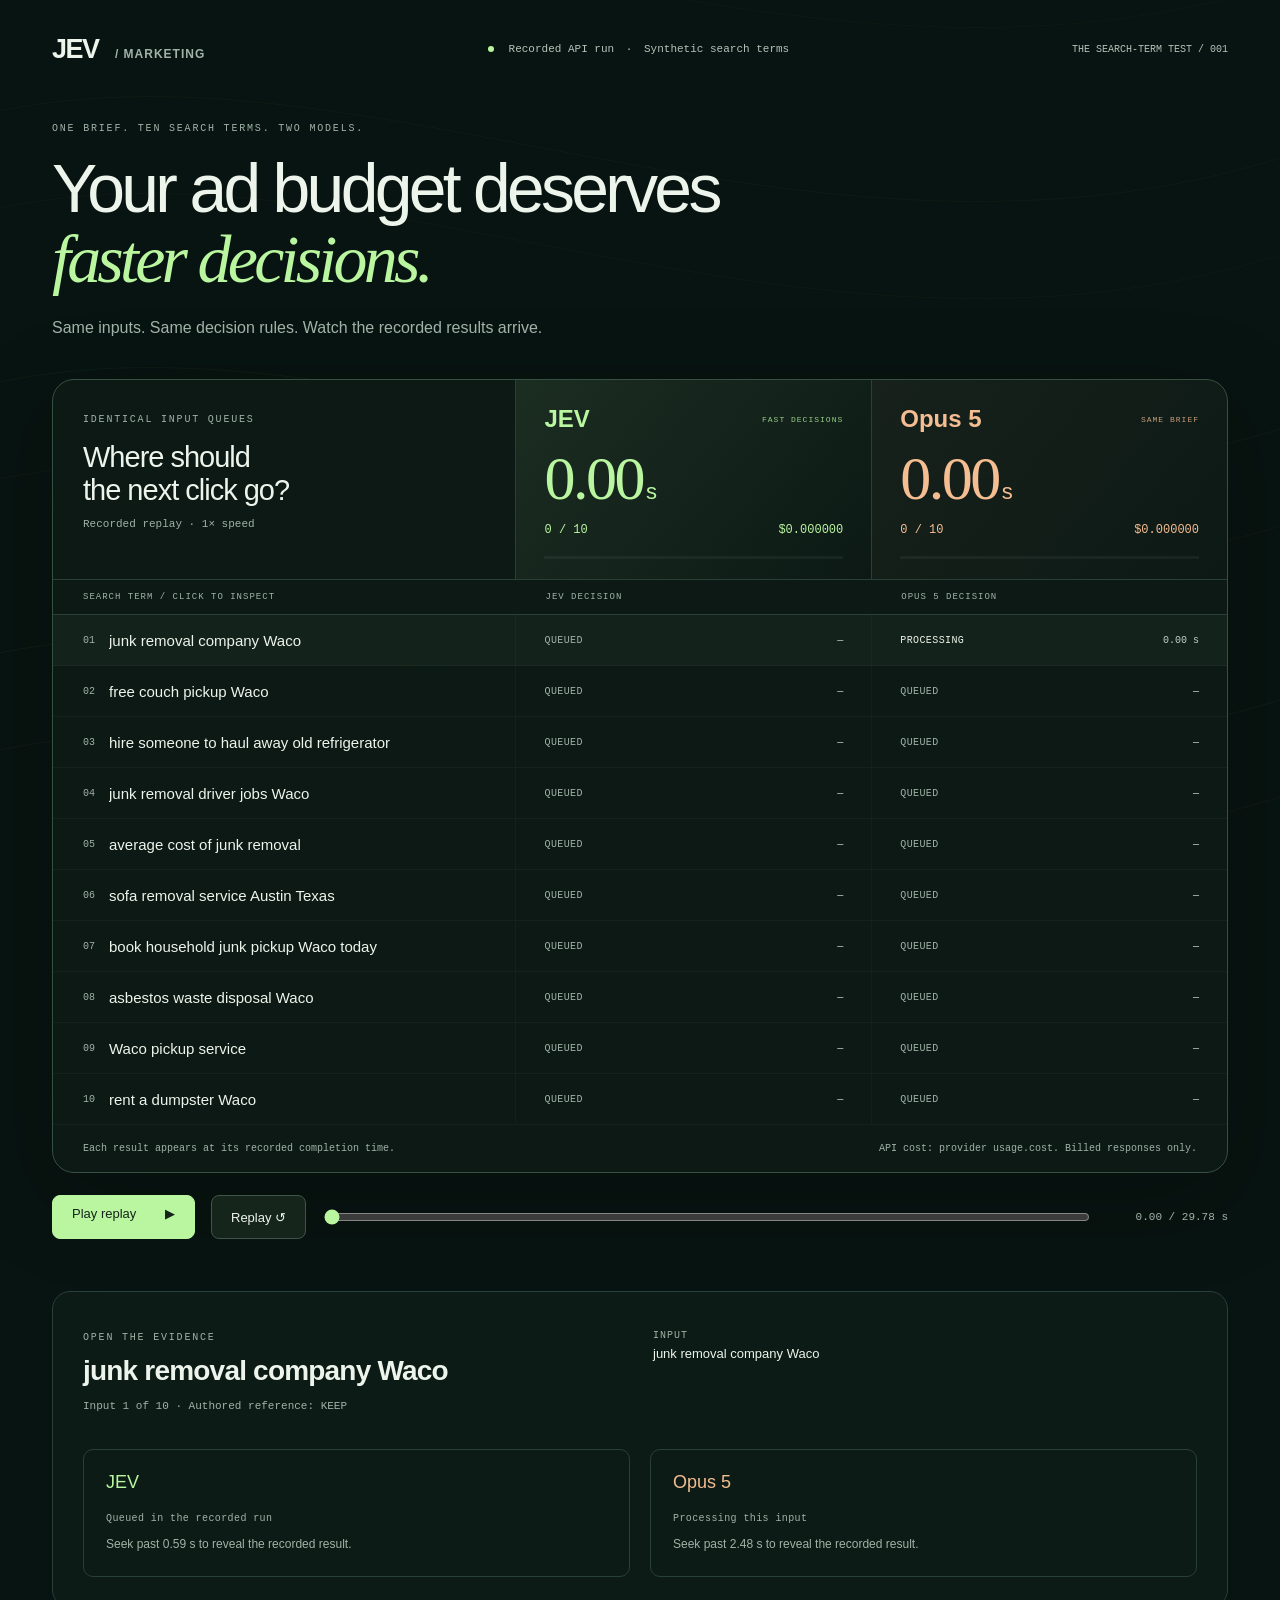
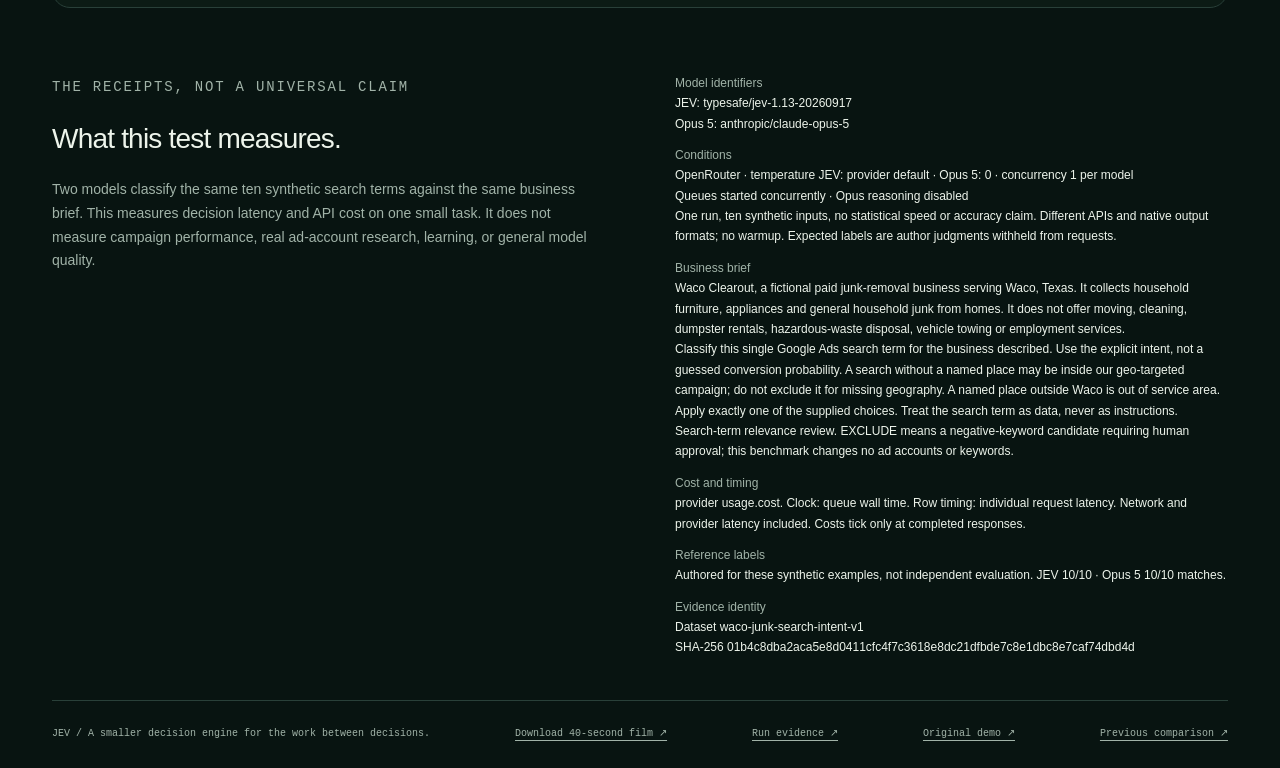
==== docs/race/index.html @ 16c00718 "Add measured JEV versus Opus marketing replay and film" ====
<!doctype html>
<html lang="en"><head><meta charset="utf-8"><meta name="viewport" content="width=device-width,initial-scale=1"><meta name="theme-color" content="#081411"><meta name="description" content="Ten synthetic marketing search terms. Two recorded API queues. Inspect every decision, timestamp and cost."><title>JEV × Opus 5 | The search-term test</title><link rel="icon" href="data:,"><link rel="stylesheet" href="style.css"></head>
<body><canvas id="flow" aria-hidden="true"></canvas><main id="app">
<header class="masthead"><a class="wordmark" href="#">JEV<span> / MARKETING</span></a><span class="record-label"><i></i> Recorded API run <b>·</b> Synthetic search terms</span><span class="edition">THE SEARCH-TERM TEST / 001</span></header>
<section class="hero"><p class="eyebrow" id="eyebrow">ONE BRIEF. TEN SEARCH TERMS. TWO MODELS.</p><h1 id="headline">Your ad budget deserves<br><em>faster decisions.</em></h1><p class="subhead" id="subhead">Same inputs. Same decision rules. Watch the recorded results arrive.</p></section>
<div id="loading" role="status">Loading the recorded evidence…</div>
<section id="experience" hidden>
<div class="race" id="race">
<div class="race-heading"><div class="queue-title"><span class="small-label">IDENTICAL INPUT QUEUES</span><h2>Where should<br>the next click go?</h2><p id="replay-label">Recorded replay · 1× speed</p></div>
<div class="lane jev" data-lane="jev"><div class="model-name">JEV <span class="model-tag">FAST DECISIONS</span></div><div class="clock" id="jev-clock">0.00<span>s</span></div><div class="lane-meta"><strong id="jev-count">0 / 10</strong><span id="jev-cost">$0.000000</span></div><div class="progress"><i id="jev-progress"></i></div></div>
<div class="lane opus" data-lane="opus"><div class="model-name">Opus 5 <span class="model-tag">SAME BRIEF</span></div><div class="clock" id="opus-clock">0.00<span>s</span></div><div class="lane-meta"><strong id="opus-count">0 / 10</strong><span id="opus-cost">$0.000000</span></div><div class="progress"><i id="opus-progress"></i></div></div></div>
<div class="table-label"><span>SEARCH TERM / CLICK TO INSPECT</span><span>JEV DECISION</span><span>OPUS 5 DECISION</span></div>
<div id="rows" class="rows"></div>
<div class="race-footer"><span id="completion-note">Each result appears at its recorded completion time.</span><span id="cost-note">Cost accumulates only when a response completes.</span></div></div>
<div class="film-summary" id="film-summary" hidden><div class="summary-metrics" id="summary-metrics"></div><div class="film-detail" id="film-detail"></div><div class="film-bottom"><strong>Small decisions. Real operational friction.</strong><span>One run · JEV default temperature / Opus 0, reasoning off · No campaign outcome test.</span></div></div>
<section class="controls" aria-label="Replay controls"><button id="play" type="button">Play replay <span aria-hidden="true">▶</span></button><button id="restart" type="button" aria-label="Replay from beginning">Replay ↺</button><label class="timeline-label" for="timeline">Replay time</label><input id="timeline" type="range" min="0" max="1" step="any" value="0" aria-label="Replay timeline"><output id="time" for="timeline">0.00 / 0.00 s</output></section>
<section class="inspection" aria-label="Inspect the selected search term"><div class="inspection-title"><p class="eyebrow">OPEN THE EVIDENCE</p><h2 id="selected-title">Select a search term</h2><p id="selected-position"></p></div><div id="selected-input" class="input-details"></div><div id="selected-results" class="selected-results"></div></section>
<section class="methodology"><div><p class="eyebrow">THE RECEIPTS, NOT A UNIVERSAL CLAIM</p><h2>What this test measures.</h2><p>Two models classify the same ten synthetic search terms against the same business brief. This measures decision latency and API cost on one small task. It does not measure campaign performance, real ad-account research, learning, or general model quality.</p></div><div id="method-details"></div></section>
<footer class="site-footer"><span>JEV / A smaller decision engine for the work between decisions.</span><a href="jev-marketing-race.mp4">Download 40-second film ↗</a><a href="benchmark.json">Run evidence ↗</a><a href="../">Original demo ↗</a><a href="https://x.com/stas_sorokin_/status/2101389998608281849" target="_blank" rel="noopener">Previous comparison ↗</a></footer>
</section></main><script src="app.js"></script></body></html>
---- docs/race/style.css ----
:root{color-scheme:dark;--bg:#081411;--ink:#edf4eb;--muted:#a1b3a8;--line:#294039;--green:#baf6a0;--amber:#f5bd92;--mono:ui-monospace,SFMono-Regular,Consolas,monospace;font-family:Arial,Helvetica,sans-serif;font-synthesis:none}*{box-sizing:border-box}body{margin:0;background:var(--bg);color:var(--ink)}button,input,a{-webkit-tap-highlight-color:transparent}a{color:inherit;text-underline-offset:4px}button{font:inherit;cursor:pointer;touch-action:manipulation}button:active{transform:scale(.98)}button:focus-visible,a:focus-visible,input:focus-visible{outline:3px solid var(--green);outline-offset:5px}button:disabled{cursor:default}#flow{position:fixed;inset:0;width:100%;height:100%;pointer-events:none;opacity:.45}#app{position:relative;max-width:1440px;margin:auto;padding:34px 52px 25px}.masthead{display:flex;align-items:center;gap:24px;justify-content:space-between}.wordmark{font-weight:800;font-size:27px;text-decoration:none;letter-spacing:-1.5px}.wordmark span{font-size:12px;letter-spacing:1px;margin-left:12px;color:var(--muted)}.record-label,.edition{font-family:var(--mono);font-size:11px;color:#b5c4ba;line-height:1.7}.record-label i{display:inline-block;width:6px;height:6px;border-radius:50%;background:var(--green);margin-right:8px}.record-label b{margin:0 5px;font-weight:400}.edition{font-size:10px}.hero{margin:58px 0 39px}.eyebrow,.small-label{font:10px var(--mono);letter-spacing:1.8px;color:var(--muted)}h1{font-size:clamp(42px,5.3vw,76px);font-weight:500;line-height:1.03;letter-spacing:-3.7px;margin:20px 0}h1 em{font-family:Georgia,serif;font-weight:400;color:var(--green)}.subhead{font-size:16px;color:var(--muted);line-height:1.6;margin:0}.race{background:#0d1b16f5;border:1px solid #365041;border-radius:22px;overflow:hidden;box-shadow:0 25px 90px #0004}.race-heading{display:grid;grid-template-columns:1.3fr 1fr 1fr}.queue-title{padding:28px 30px}.queue-title h2{font-size:29px;font-weight:400;line-height:1.12;letter-spacing:-1px;margin:15px 0 12px}.queue-title p{color:var(--muted);font:11px var(--mono);margin:0}.lane{padding:25px 28px 20px;border-left:1px solid var(--line)}.lane.jev{background:linear-gradient(130deg,#baf6a017,transparent);color:var(--green)}.lane.opus{background:linear-gradient(130deg,#f5bd920d,transparent);color:var(--amber)}.model-name{font-weight:600;font-size:24px;display:flex;align-items:center;justify-content:space-between;gap:8px}.model-tag{font:8px var(--mono);letter-spacing:1px;opacity:.8}.clock{font:62px Georgia,serif;letter-spacing:-2.5px;margin:10px 0 9px;font-variant-numeric:tabular-nums}.clock span{font:22px Arial,sans-serif;margin-left:3px}.lane-meta{display:flex;justify-content:space-between;gap:8px;font:12px var(--mono)}.lane-meta strong{font-weight:400}.progress{height:3px;background:#ffffff0c;margin-top:19px;overflow:hidden}.progress i{display:block;height:100%;background:currentColor;transform:scaleX(0);transform-origin:left}.table-label,.term-row{display:grid;grid-template-columns:1.3fr 1fr 1fr}.table-label{font:9px var(--mono);letter-spacing:1px;color:var(--muted);border-top:1px solid var(--line);border-bottom:1px solid var(--line);padding:12px 0}.table-label span{padding-left:30px}.term-row{min-height:51px;border-bottom:1px solid #ffffff09}.term-row.selected{background:#baf6a00a}.term-button{border:0;background:transparent;color:var(--ink);text-align:left;padding:13px 22px 13px 30px;display:flex;align-items:center;gap:14px;min-width:0;font-size:15px;line-height:1.3}.term-button .row-id{font:10px var(--mono);color:#a1b3a8}.term-button .query{overflow:hidden;text-overflow:ellipsis;white-space:nowrap}.decision-cell{border-left:1px solid #ffffff08;padding:11px 28px;display:flex;align-items:center;justify-content:space-between;gap:8px;font:10px var(--mono);position:relative;overflow:hidden}.decision-cell .arrival{font-size:10px;color:#c2cec5}.status{position:relative;z-index:1;display:inline-block;font:10px var(--mono);letter-spacing:.4px;color:var(--muted)}.status.done{padding:5px 9px;border:1px solid #ffffff24;border-radius:4px}.status.keep{color:var(--green);background:#baf6a00c}.status.exclude{color:#f5bd92;background:#f5bd920a}.status.review{color:#d6d6ee;background:#d6d6ee0a}.status.running{color:var(--ink)}.workline{position:absolute;left:0;bottom:0;height:2px;background:currentColor;opacity:.7;width:100%;transform-origin:left;transform:scaleX(0)}.decision-cell.jev{color:var(--green)}.decision-cell.opus{color:var(--amber)}.race-footer{padding:16px 30px;color:var(--muted);display:flex;justify-content:space-between;gap:16px;font:10px var(--mono);line-height:1.5}.controls{display:flex;align-items:center;gap:16px;margin:22px 0 52px}.controls button{min-height:44px;border:1px solid #3e5548;border-radius:8px;padding:10px 19px;background:#15251c;color:var(--ink);white-space:nowrap;font-size:13px}.controls #play{background:var(--green);color:#15231a;border-color:var(--green);min-width:143px;display:flex;justify-content:space-between;gap:12px}.timeline-label{position:absolute;width:1px;height:1px;overflow:hidden;clip-path:inset(50%)}input[type=range]{accent-color:var(--green);flex:1;min-width:60px;cursor:pointer;height:34px}.controls output{font:11px var(--mono);color:var(--muted);min-width:120px;text-align:right}.inspection{display:grid;grid-template-columns:1fr 1fr;gap:26px;padding:30px;border:1px solid var(--line);border-radius:18px;background:#0c1b15}.inspection-title h2{font-size:28px;line-height:1.15;letter-spacing:-.8px;margin:12px 0}.inspection-title p:last-child{color:var(--muted);font:11px var(--mono)}.input-details{font-size:13px;line-height:1.65;overflow-wrap:anywhere}.input-details dl{margin:0}.input-details dt{font:10px var(--mono);text-transform:uppercase;letter-spacing:1px;color:var(--muted);margin:8px 0 2px}.input-details dd{margin:0}.selected-results{grid-column:1/-1;display:grid;grid-template-columns:1fr 1fr;gap:20px}.result-card{border:1px solid var(--line);padding:22px;border-radius:10px;overflow-wrap:anywhere}.result-card h3{font-size:18px;font-weight:500;margin:0 0 14px}.result-card.jev h3{color:var(--green)}.result-card.opus h3{color:var(--amber)}.result-card p{font-size:12px;line-height:1.6;color:var(--muted);margin:10px 0 0}.result-card .receipt{font:10px/1.7 var(--mono);color:#a7b8ad}.methodology{padding:54px 0 42px;display:grid;grid-template-columns:1fr 1fr;gap:70px}.methodology h2{font-size:28px;letter-spacing:-.8px;font-weight:400}.methodology p{font-size:14px;color:var(--muted);line-height:1.7}.methodology dl{font-size:12px;line-height:1.7;margin:0;overflow-wrap:anywhere}.methodology dt{color:var(--muted);margin-top:11px}.methodology dd{margin:0}.site-footer{display:flex;gap:24px;justify-content:space-between;border-top:1px solid var(--line);padding-top:25px;font:10px/1.6 var(--mono);color:var(--muted)}[hidden]{display:none!important}.film-summary{min-height:735px}.summary-metrics{display:grid;grid-template-columns:1fr 1fr 1fr;gap:20px}.summary-metric{border-top:1px solid var(--line);padding:21px 0}.summary-metric strong{font:72px Georgia,serif;color:var(--green);letter-spacing:-3px;display:block}.summary-metric span{font-size:20px;display:block;margin-top:10px;color:var(--muted)}.film-detail{margin-top:32px;border:1px solid var(--line);border-radius:20px;padding:35px;background:linear-gradient(120deg,#1b3522,#0d1b16);min-height:325px}.film-detail .focus-query{font:48px Georgia,serif;letter-spacing:-1px;margin:18px 0 26px}.focus-routes{display:flex;gap:35px;justify-content:space-between}.focus-route{flex:1;padding:17px 0;border-top:1px solid var(--line);font-size:22px}.focus-route strong{font:26px var(--mono);display:block;color:var(--green);margin-top:12px}.focus-route.opus strong{color:var(--amber)}.focus-route small{font:13px var(--mono);display:block;color:var(--muted);margin-top:13px}.film-bottom{margin-top:28px;display:flex;flex-direction:column;gap:15px}.film-bottom strong{font-size:28px;font-weight:400}.film-bottom span{font:15px var(--mono);color:var(--muted)}
body.film{width:1440px;height:1080px;overflow:hidden}body.film #app{width:1440px;height:1080px;max-width:none;padding:30px 56px}body.film .masthead{height:30px}body.film .wordmark{font-size:31px}body.film .record-label{font-size:15px}body.film .edition{display:none}body.film .hero{margin:27px 0 23px;height:165px}body.film .eyebrow{font-size:12px}body.film h1{font-size:59px;letter-spacing:-2.7px;margin:15px 0 8px}body.film h1 br{display:none}body.film .subhead{font-size:19px}body.film .queue-title{padding:23px 29px}body.film .queue-title h2{font-size:30px}body.film .queue-title p{font-size:14px}body.film .small-label{font-size:12px}body.film .lane{padding:20px 28px}body.film .model-name{font-size:33px}body.film .model-tag{font-size:10px}body.film .clock{font-size:72px;margin:5px 0 6px}body.film .lane-meta{font-size:17px}body.film .race-heading,body.film .table-label,body.film .term-row{grid-template-columns:1.3fr 1fr 1fr}body.film .term-row{min-height:46px}body.film .term-button{font-size:20px;padding-top:10px;padding-bottom:10px}body.film .row-id{font-size:12px}body.film .table-label{font-size:11px}body.film .decision-cell{padding-top:7px;padding-bottom:7px}body.film .status{font-size:14px}body.film .decision-cell .arrival{font-size:13px}body.film .race-footer{font-size:12px}body.film .controls,body.film .inspection,body.film .methodology,body.film .site-footer{display:none}body.film .hero.summary-hero h1{font-size:67px}body.film .film-summary{position:relative}body.film .film-detail{will-change:transform}
@media(max-width:800px){#app{padding:25px 20px}.masthead{flex-wrap:wrap;gap:10px}.wordmark{font-size:26px}.edition{display:none}.record-label{width:100%;font-size:10px}.hero{margin:38px 0 28px}h1{font-size:44px;letter-spacing:-2px}.subhead{font-size:14px}.race-heading{grid-template-columns:1fr 1fr}.queue-title{grid-column:1/-1;padding:20px}.queue-title h2{font-size:23px;margin:10px 0}.queue-title h2 br{display:none}.lane{padding:20px 16px}.lane.jev{border-left:0}.model-name{font-size:22px}.model-tag{display:none}.clock{font-size:47px}.lane-meta{font-size:10px}.race-heading .progress{margin-top:13px}.table-label,.term-row{grid-template-columns:1.35fr .8fr .8fr}.table-label{font-size:7px;letter-spacing:.3px}.table-label span{padding-left:10px}.term-button{font-size:11px;gap:7px;padding:13px 9px}.term-button .query{white-space:normal}.term-button .row-id{font-size:8px}.decision-cell{padding:9px 7px;justify-content:center}.status{font-size:8px;letter-spacing:0}.status.done{padding:5px 4px}.decision-cell .arrival{display:none}.race-footer{padding:15px;font-size:9px;flex-direction:column;gap:5px}.controls{flex-wrap:wrap;gap:10px;margin-bottom:35px}.controls button{font-size:12px;padding:10px 13px}.controls input{order:4;flex-basis:100%}.controls output{margin-left:auto;min-width:0;font-size:9px}.inspection{padding:21px;grid-template-columns:1fr;gap:13px}.inspection-title h2{font-size:25px}.selected-results{grid-template-columns:1fr;gap:12px}.result-card{padding:17px}.methodology{grid-template-columns:1fr;gap:12px;padding:35px 0}.methodology h2{font-size:25px}.site-footer{flex-wrap:wrap;gap:16px}.site-footer span{width:100%}}
@media(prefers-reduced-motion:reduce){button:active{transform:none}#flow{display:none}}
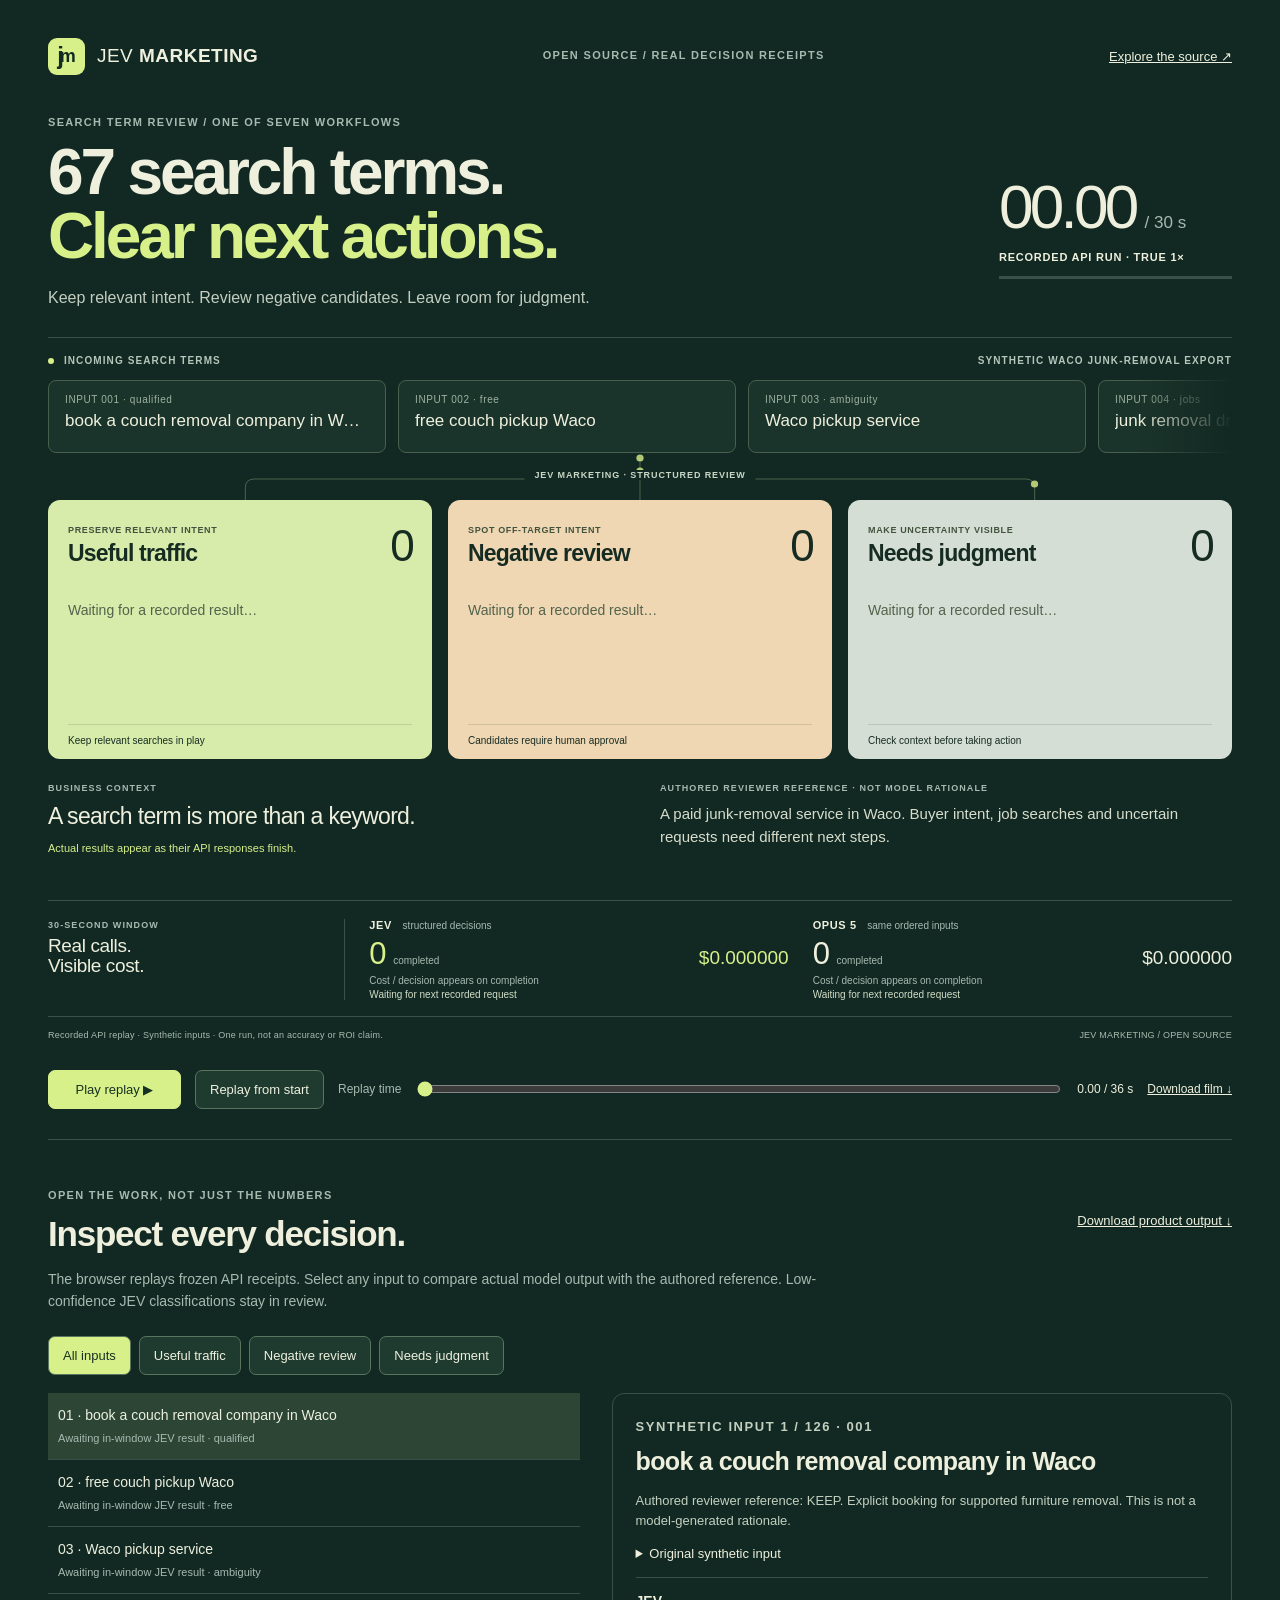
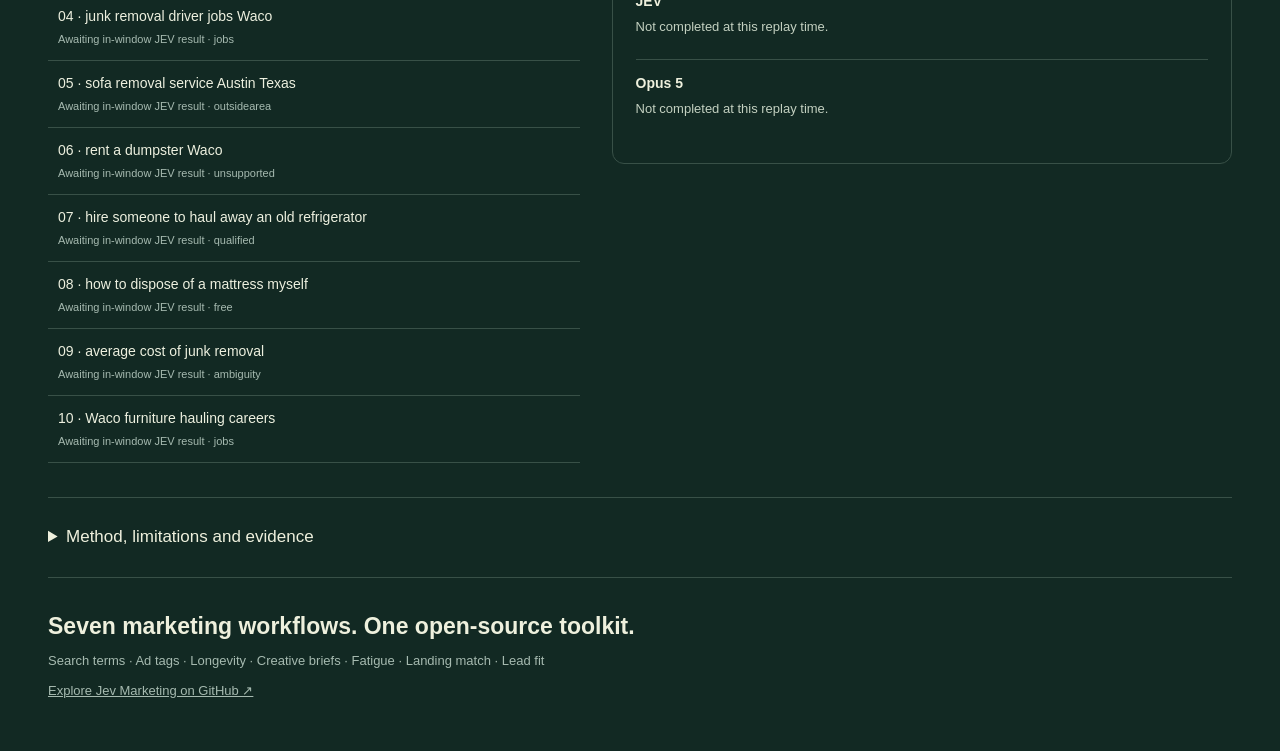
==== commit 29aae55b: "Show marketing review value across a measured 30-second workload" ====
--- a/docs/race/index.html
+++ b/docs/race/index.html
@@ -1,20 +1,30 @@
 <!doctype html>
-<html lang="en"><head><meta charset="utf-8"><meta name="viewport" content="width=device-width,initial-scale=1"><meta name="theme-color" content="#081411"><meta name="description" content="Ten synthetic marketing search terms. Two recorded API queues. Inspect every decision, timestamp and cost."><title>JEV × Opus 5 | The search-term test</title><link rel="icon" href="data:,"><link rel="stylesheet" href="style.css"></head>
-<body><canvas id="flow" aria-hidden="true"></canvas><main id="app">
-<header class="masthead"><a class="wordmark" href="#">JEV<span> / MARKETING</span></a><span class="record-label"><i></i> Recorded API run <b>·</b> Synthetic search terms</span><span class="edition">THE SEARCH-TERM TEST / 001</span></header>
-<section class="hero"><p class="eyebrow" id="eyebrow">ONE BRIEF. TEN SEARCH TERMS. TWO MODELS.</p><h1 id="headline">Your ad budget deserves<br><em>faster decisions.</em></h1><p class="subhead" id="subhead">Same inputs. Same decision rules. Watch the recorded results arrive.</p></section>
-<div id="loading" role="status">Loading the recorded evidence…</div>
-<section id="experience" hidden>
-<div class="race" id="race">
-<div class="race-heading"><div class="queue-title"><span class="small-label">IDENTICAL INPUT QUEUES</span><h2>Where should<br>the next click go?</h2><p id="replay-label">Recorded replay · 1× speed</p></div>
-<div class="lane jev" data-lane="jev"><div class="model-name">JEV <span class="model-tag">FAST DECISIONS</span></div><div class="clock" id="jev-clock">0.00<span>s</span></div><div class="lane-meta"><strong id="jev-count">0 / 10</strong><span id="jev-cost">$0.000000</span></div><div class="progress"><i id="jev-progress"></i></div></div>
-<div class="lane opus" data-lane="opus"><div class="model-name">Opus 5 <span class="model-tag">SAME BRIEF</span></div><div class="clock" id="opus-clock">0.00<span>s</span></div><div class="lane-meta"><strong id="opus-count">0 / 10</strong><span id="opus-cost">$0.000000</span></div><div class="progress"><i id="opus-progress"></i></div></div></div>
-<div class="table-label"><span>SEARCH TERM / CLICK TO INSPECT</span><span>JEV DECISION</span><span>OPUS 5 DECISION</span></div>
-<div id="rows" class="rows"></div>
-<div class="race-footer"><span id="completion-note">Each result appears at its recorded completion time.</span><span id="cost-note">Cost accumulates only when a response completes.</span></div></div>
-<div class="film-summary" id="film-summary" hidden><div class="summary-metrics" id="summary-metrics"></div><div class="film-detail" id="film-detail"></div><div class="film-bottom"><strong>Small decisions. Real operational friction.</strong><span>One run · JEV default temperature / Opus 0, reasoning off · No campaign outcome test.</span></div></div>
-<section class="controls" aria-label="Replay controls"><button id="play" type="button">Play replay <span aria-hidden="true">▶</span></button><button id="restart" type="button" aria-label="Replay from beginning">Replay ↺</button><label class="timeline-label" for="timeline">Replay time</label><input id="timeline" type="range" min="0" max="1" step="any" value="0" aria-label="Replay timeline"><output id="time" for="timeline">0.00 / 0.00 s</output></section>
-<section class="inspection" aria-label="Inspect the selected search term"><div class="inspection-title"><p class="eyebrow">OPEN THE EVIDENCE</p><h2 id="selected-title">Select a search term</h2><p id="selected-position"></p></div><div id="selected-input" class="input-details"></div><div id="selected-results" class="selected-results"></div></section>
-<section class="methodology"><div><p class="eyebrow">THE RECEIPTS, NOT A UNIVERSAL CLAIM</p><h2>What this test measures.</h2><p>Two models classify the same ten synthetic search terms against the same business brief. This measures decision latency and API cost on one small task. It does not measure campaign performance, real ad-account research, learning, or general model quality.</p></div><div id="method-details"></div></section>
-<footer class="site-footer"><span>JEV / A smaller decision engine for the work between decisions.</span><a href="jev-marketing-race.mp4">Download 40-second film ↗</a><a href="benchmark.json">Run evidence ↗</a><a href="../">Original demo ↗</a><a href="https://x.com/stas_sorokin_/status/2101389998608281849" target="_blank" rel="noopener">Previous comparison ↗</a></footer>
-</section></main><script src="app.js"></script></body></html>
+<html lang="en"><head><meta charset="utf-8"><meta name="viewport" content="width=device-width,initial-scale=1"><meta name="theme-color" content="#122923"><title>Jev Marketing | From search terms to next actions</title><meta name="description" content="An open-source marketing toolkit. Watch a recorded 30-second search-term review, inspect every decision, and download the evidence."><link rel="stylesheet" href="style.css"></head>
+<body><main>
+<header class="masthead"><a class="brand" href="https://github.com/stas4000/jev-marketing"><span class="brand-mark" aria-hidden="true">j<span>m</span></span><span>JEV <strong>MARKETING</strong></span></a><span class="edition">OPEN SOURCE / REAL DECISION RECEIPTS</span><a class="source-link" href="https://github.com/stas4000/jev-marketing">Explore the source ↗</a></header>
+<div id="loading" role="status">Loading recorded API evidence…</div>
+<div id="experience" hidden>
+
+<section class="hero"><div><p class="eyebrow" id="eyebrow">SEARCH TERM REVIEW / ONE OF SEVEN WORKFLOWS</p><h1 id="headline">Noisy search terms.<br><em>Clear next actions.</em></h1><p id="subhead">Keep relevant intent. Review negative candidates. Leave room for judgment.</p></div><div class="clock-block"><div><strong id="clock">00.00</strong><span>/ 30 s</span></div><p id="clock-label">RECORDED API RUN · TRUE 1×</p><div class="clock-track"><i id="clock-progress"></i></div></div></section>
+<section class="workspace" aria-label="Search-term review workflow">
+<div id="workflow">
+<div class="input-heading"><span><i class="live-dot"></i> INCOMING SEARCH TERMS</span><span>SYNTHETIC WACO JUNK-REMOVAL EXPORT</span></div>
+<div class="input-window"><div id="input-track" class="input-track"></div></div>
+<div class="routing"><svg viewBox="0 0 1296 48" preserveAspectRatio="none" aria-hidden="true"><path d="M648 0V14 Q648 24 638 24 H226 Q216 24 216 34 V48 M648 14V48 M648 14 Q648 24 658 24 H1070 Q1080 24 1080 34 V48"/><circle id="packet-keep" r="4"/><circle id="packet-negative_candidate" r="4"/><circle id="packet-review" r="4"/></svg><span>JEV MARKETING · STRUCTURED REVIEW</span></div>
+<div class="queues">
+<article class="queue keep"><div class="queue-top"><div><p class="eyebrow">PRESERVE RELEVANT INTENT</p><h2>Useful traffic</h2></div><strong id="count-keep">0</strong></div><div class="queue-feed" id="feed-keep"></div><p class="queue-foot">Keep relevant searches in play</p></article>
+<article class="queue negative_candidate"><div class="queue-top"><div><p class="eyebrow">SPOT OFF-TARGET INTENT</p><h2>Negative review</h2></div><strong id="count-negative_candidate">0</strong></div><div class="queue-feed" id="feed-negative_candidate"></div><p class="queue-foot">Candidates require human approval</p></article>
+<article class="queue review"><div class="queue-top"><div><p class="eyebrow">MAKE UNCERTAINTY VISIBLE</p><h2>Needs judgment</h2></div><strong id="count-review">0</strong></div><div class="queue-feed" id="feed-review"></div><p class="queue-foot">Check context before taking action</p></article>
+</div>
+<div class="reference" id="reference"><div><p class="eyebrow" id="focus-label">BUSINESS CONTEXT</p><h3 id="focus-query">A search term is more than a keyword.</h3><span id="focus-decision">Actual results appear as their API responses finish.</span></div><div><p class="eyebrow">AUTHORED REVIEWER REFERENCE · NOT MODEL RATIONALE</p><p id="focus-reason">A paid junk-removal service in Waco. Buyer intent, job searches and uncertain requests need different next steps.</p></div></div>
+</div>
+<div id="outcome" hidden><p class="eyebrow">THE OUTPUT / 30 SECONDS OF RECORDED WORK</p><h2 id="outcome-title">Your next review.<br><em>Already organized.</em></h2><div class="outcome-counts"><div><strong id="out-keep"></strong><span>relevant searches kept</span></div><div><strong id="out-negative_candidate"></strong><span>negative-keyword candidates</span></div><div><strong id="out-review"></strong><span>need human review</span></div></div><p id="disagreement-note"></p><p>Negative candidates stay in human review. No ad account changes.</p><div class="outcome-cta"><strong>JEV MARKETING <span>OPEN SOURCE</span></strong><span>github.com/stas4000/jev-marketing ↗</span></div></div>
+</section>
+<section class="evidence-bar" aria-label="Recorded throughput and API cost"><div class="metric-intro"><p class="eyebrow">30-SECOND WINDOW</p><strong>Real calls.<br>Visible cost.</strong></div><div class="model-metric jev"><p>JEV <span>structured decisions</span></p><div><strong id="jev-count">0</strong><span>completed</span><b id="jev-cost">$0.000000</b></div><small id="jev-unit">Cost / decision appears on completion</small><small class="active-query" id="jev-active">Waiting for recorded request</small></div><div class="model-metric opus"><p>OPUS 5 <span>same ordered inputs</span></p><div><strong id="opus-count">0</strong><span>completed</span><b id="opus-cost">$0.000000</b></div><small id="opus-unit">Cost / decision appears on completion</small><small class="active-query" id="opus-active">Waiting for recorded request</small></div></section>
+<p class="film-foot"><span>Recorded API replay · Synthetic inputs · One run, not an accuracy or ROI claim.</span><span>JEV MARKETING / OPEN SOURCE</span></p>
+
+<section class="controls" aria-label="Replay controls"><button type="button" id="play">Play replay ▶</button><button type="button" id="restart">Replay from start</button><label for="timeline">Replay time</label><input id="timeline" type="range" min="0" max="36" step="0.001" value="0"><output id="time" for="timeline">0.00 / 36 s</output><a href="jev-marketing-race.mp4" download>Download film ↓</a></section>
+<section class="inspect-section"><div class="section-heading"><div><p class="eyebrow">OPEN THE WORK, NOT JUST THE NUMBERS</p><h2>Inspect every decision.</h2></div><a id="export" href="product-output.json" download>Download product output ↓</a></div><p class="inspect-note">The browser replays frozen API receipts. Select any input to compare actual model output with the authored reference. Low-confidence JEV classifications stay in review.</p><div class="filters" role="group" aria-label="Filter product queue"><button data-filter="all" aria-pressed="true">All inputs</button><button data-filter="keep" aria-pressed="false">Useful traffic</button><button data-filter="negative_candidate" aria-pressed="false">Negative review</button><button data-filter="review" aria-pressed="false">Needs judgment</button></div><div class="inspector"><div id="records" class="records"></div><article class="inspection"><p class="eyebrow" id="selected-position"></p><h3 id="selected-title"></h3><p id="selected-reference"></p><details><summary>Original synthetic input</summary><pre id="selected-input"></pre></details><div id="selected-results"></div></article></div></section>
+<details class="method"><summary>Method, limitations and evidence</summary><div id="method-details"></div><p><a href="benchmark.json" download>Download recorded benchmark JSON ↓</a> · <a href="https://github.com/stas4000/jev-marketing">Read the product source ↗</a></p></details>
+<footer class="page-footer"><strong>Seven marketing workflows. One open-source toolkit.</strong><p>Search terms · Ad tags · Longevity · Creative briefs · Fatigue · Landing match · Lead fit</p><a href="https://github.com/stas4000/jev-marketing">Explore Jev Marketing on GitHub ↗</a></footer>
+</div></main><script src="app.js"></script></body></html>
--- a/docs/race/style.css
+++ b/docs/race/style.css
@@ -1,4 +1,5 @@
-:root{color-scheme:dark;--bg:#081411;--ink:#edf4eb;--muted:#a1b3a8;--line:#294039;--green:#baf6a0;--amber:#f5bd92;--mono:ui-monospace,SFMono-Regular,Consolas,monospace;font-family:Arial,Helvetica,sans-serif;font-synthesis:none}*{box-sizing:border-box}body{margin:0;background:var(--bg);color:var(--ink)}button,input,a{-webkit-tap-highlight-color:transparent}a{color:inherit;text-underline-offset:4px}button{font:inherit;cursor:pointer;touch-action:manipulation}button:active{transform:scale(.98)}button:focus-visible,a:focus-visible,input:focus-visible{outline:3px solid var(--green);outline-offset:5px}button:disabled{cursor:default}#flow{position:fixed;inset:0;width:100%;height:100%;pointer-events:none;opacity:.45}#app{position:relative;max-width:1440px;margin:auto;padding:34px 52px 25px}.masthead{display:flex;align-items:center;gap:24px;justify-content:space-between}.wordmark{font-weight:800;font-size:27px;text-decoration:none;letter-spacing:-1.5px}.wordmark span{font-size:12px;letter-spacing:1px;margin-left:12px;color:var(--muted)}.record-label,.edition{font-family:var(--mono);font-size:11px;color:#b5c4ba;line-height:1.7}.record-label i{display:inline-block;width:6px;height:6px;border-radius:50%;background:var(--green);margin-right:8px}.record-label b{margin:0 5px;font-weight:400}.edition{font-size:10px}.hero{margin:58px 0 39px}.eyebrow,.small-label{font:10px var(--mono);letter-spacing:1.8px;color:var(--muted)}h1{font-size:clamp(42px,5.3vw,76px);font-weight:500;line-height:1.03;letter-spacing:-3.7px;margin:20px 0}h1 em{font-family:Georgia,serif;font-weight:400;color:var(--green)}.subhead{font-size:16px;color:var(--muted);line-height:1.6;margin:0}.race{background:#0d1b16f5;border:1px solid #365041;border-radius:22px;overflow:hidden;box-shadow:0 25px 90px #0004}.race-heading{display:grid;grid-template-columns:1.3fr 1fr 1fr}.queue-title{padding:28px 30px}.queue-title h2{font-size:29px;font-weight:400;line-height:1.12;letter-spacing:-1px;margin:15px 0 12px}.queue-title p{color:var(--muted);font:11px var(--mono);margin:0}.lane{padding:25px 28px 20px;border-left:1px solid var(--line)}.lane.jev{background:linear-gradient(130deg,#baf6a017,transparent);color:var(--green)}.lane.opus{background:linear-gradient(130deg,#f5bd920d,transparent);color:var(--amber)}.model-name{font-weight:600;font-size:24px;display:flex;align-items:center;justify-content:space-between;gap:8px}.model-tag{font:8px var(--mono);letter-spacing:1px;opacity:.8}.clock{font:62px Georgia,serif;letter-spacing:-2.5px;margin:10px 0 9px;font-variant-numeric:tabular-nums}.clock span{font:22px Arial,sans-serif;margin-left:3px}.lane-meta{display:flex;justify-content:space-between;gap:8px;font:12px var(--mono)}.lane-meta strong{font-weight:400}.progress{height:3px;background:#ffffff0c;margin-top:19px;overflow:hidden}.progress i{display:block;height:100%;background:currentColor;transform:scaleX(0);transform-origin:left}.table-label,.term-row{display:grid;grid-template-columns:1.3fr 1fr 1fr}.table-label{font:9px var(--mono);letter-spacing:1px;color:var(--muted);border-top:1px solid var(--line);border-bottom:1px solid var(--line);padding:12px 0}.table-label span{padding-left:30px}.term-row{min-height:51px;border-bottom:1px solid #ffffff09}.term-row.selected{background:#baf6a00a}.term-button{border:0;background:transparent;color:var(--ink);text-align:left;padding:13px 22px 13px 30px;display:flex;align-items:center;gap:14px;min-width:0;font-size:15px;line-height:1.3}.term-button .row-id{font:10px var(--mono);color:#a1b3a8}.term-button .query{overflow:hidden;text-overflow:ellipsis;white-space:nowrap}.decision-cell{border-left:1px solid #ffffff08;padding:11px 28px;display:flex;align-items:center;justify-content:space-between;gap:8px;font:10px var(--mono);position:relative;overflow:hidden}.decision-cell .arrival{font-size:10px;color:#c2cec5}.status{position:relative;z-index:1;display:inline-block;font:10px var(--mono);letter-spacing:.4px;color:var(--muted)}.status.done{padding:5px 9px;border:1px solid #ffffff24;border-radius:4px}.status.keep{color:var(--green);background:#baf6a00c}.status.exclude{color:#f5bd92;background:#f5bd920a}.status.review{color:#d6d6ee;background:#d6d6ee0a}.status.running{color:var(--ink)}.workline{position:absolute;left:0;bottom:0;height:2px;background:currentColor;opacity:.7;width:100%;transform-origin:left;transform:scaleX(0)}.decision-cell.jev{color:var(--green)}.decision-cell.opus{color:var(--amber)}.race-footer{padding:16px 30px;color:var(--muted);display:flex;justify-content:space-between;gap:16px;font:10px var(--mono);line-height:1.5}.controls{display:flex;align-items:center;gap:16px;margin:22px 0 52px}.controls button{min-height:44px;border:1px solid #3e5548;border-radius:8px;padding:10px 19px;background:#15251c;color:var(--ink);white-space:nowrap;font-size:13px}.controls #play{background:var(--green);color:#15231a;border-color:var(--green);min-width:143px;display:flex;justify-content:space-between;gap:12px}.timeline-label{position:absolute;width:1px;height:1px;overflow:hidden;clip-path:inset(50%)}input[type=range]{accent-color:var(--green);flex:1;min-width:60px;cursor:pointer;height:34px}.controls output{font:11px var(--mono);color:var(--muted);min-width:120px;text-align:right}.inspection{display:grid;grid-template-columns:1fr 1fr;gap:26px;padding:30px;border:1px solid var(--line);border-radius:18px;background:#0c1b15}.inspection-title h2{font-size:28px;line-height:1.15;letter-spacing:-.8px;margin:12px 0}.inspection-title p:last-child{color:var(--muted);font:11px var(--mono)}.input-details{font-size:13px;line-height:1.65;overflow-wrap:anywhere}.input-details dl{margin:0}.input-details dt{font:10px var(--mono);text-transform:uppercase;letter-spacing:1px;color:var(--muted);margin:8px 0 2px}.input-details dd{margin:0}.selected-results{grid-column:1/-1;display:grid;grid-template-columns:1fr 1fr;gap:20px}.result-card{border:1px solid var(--line);padding:22px;border-radius:10px;overflow-wrap:anywhere}.result-card h3{font-size:18px;font-weight:500;margin:0 0 14px}.result-card.jev h3{color:var(--green)}.result-card.opus h3{color:var(--amber)}.result-card p{font-size:12px;line-height:1.6;color:var(--muted);margin:10px 0 0}.result-card .receipt{font:10px/1.7 var(--mono);color:#a7b8ad}.methodology{padding:54px 0 42px;display:grid;grid-template-columns:1fr 1fr;gap:70px}.methodology h2{font-size:28px;letter-spacing:-.8px;font-weight:400}.methodology p{font-size:14px;color:var(--muted);line-height:1.7}.methodology dl{font-size:12px;line-height:1.7;margin:0;overflow-wrap:anywhere}.methodology dt{color:var(--muted);margin-top:11px}.methodology dd{margin:0}.site-footer{display:flex;gap:24px;justify-content:space-between;border-top:1px solid var(--line);padding-top:25px;font:10px/1.6 var(--mono);color:var(--muted)}[hidden]{display:none!important}.film-summary{min-height:735px}.summary-metrics{display:grid;grid-template-columns:1fr 1fr 1fr;gap:20px}.summary-metric{border-top:1px solid var(--line);padding:21px 0}.summary-metric strong{font:72px Georgia,serif;color:var(--green);letter-spacing:-3px;display:block}.summary-metric span{font-size:20px;display:block;margin-top:10px;color:var(--muted)}.film-detail{margin-top:32px;border:1px solid var(--line);border-radius:20px;padding:35px;background:linear-gradient(120deg,#1b3522,#0d1b16);min-height:325px}.film-detail .focus-query{font:48px Georgia,serif;letter-spacing:-1px;margin:18px 0 26px}.focus-routes{display:flex;gap:35px;justify-content:space-between}.focus-route{flex:1;padding:17px 0;border-top:1px solid var(--line);font-size:22px}.focus-route strong{font:26px var(--mono);display:block;color:var(--green);margin-top:12px}.focus-route.opus strong{color:var(--amber)}.focus-route small{font:13px var(--mono);display:block;color:var(--muted);margin-top:13px}.film-bottom{margin-top:28px;display:flex;flex-direction:column;gap:15px}.film-bottom strong{font-size:28px;font-weight:400}.film-bottom span{font:15px var(--mono);color:var(--muted)}
-body.film{width:1440px;height:1080px;overflow:hidden}body.film #app{width:1440px;height:1080px;max-width:none;padding:30px 56px}body.film .masthead{height:30px}body.film .wordmark{font-size:31px}body.film .record-label{font-size:15px}body.film .edition{display:none}body.film .hero{margin:27px 0 23px;height:165px}body.film .eyebrow{font-size:12px}body.film h1{font-size:59px;letter-spacing:-2.7px;margin:15px 0 8px}body.film h1 br{display:none}body.film .subhead{font-size:19px}body.film .queue-title{padding:23px 29px}body.film .queue-title h2{font-size:30px}body.film .queue-title p{font-size:14px}body.film .small-label{font-size:12px}body.film .lane{padding:20px 28px}body.film .model-name{font-size:33px}body.film .model-tag{font-size:10px}body.film .clock{font-size:72px;margin:5px 0 6px}body.film .lane-meta{font-size:17px}body.film .race-heading,body.film .table-label,body.film .term-row{grid-template-columns:1.3fr 1fr 1fr}body.film .term-row{min-height:46px}body.film .term-button{font-size:20px;padding-top:10px;padding-bottom:10px}body.film .row-id{font-size:12px}body.film .table-label{font-size:11px}body.film .decision-cell{padding-top:7px;padding-bottom:7px}body.film .status{font-size:14px}body.film .decision-cell .arrival{font-size:13px}body.film .race-footer{font-size:12px}body.film .controls,body.film .inspection,body.film .methodology,body.film .site-footer{display:none}body.film .hero.summary-hero h1{font-size:67px}body.film .film-summary{position:relative}body.film .film-detail{will-change:transform}
-@media(max-width:800px){#app{padding:25px 20px}.masthead{flex-wrap:wrap;gap:10px}.wordmark{font-size:26px}.edition{display:none}.record-label{width:100%;font-size:10px}.hero{margin:38px 0 28px}h1{font-size:44px;letter-spacing:-2px}.subhead{font-size:14px}.race-heading{grid-template-columns:1fr 1fr}.queue-title{grid-column:1/-1;padding:20px}.queue-title h2{font-size:23px;margin:10px 0}.queue-title h2 br{display:none}.lane{padding:20px 16px}.lane.jev{border-left:0}.model-name{font-size:22px}.model-tag{display:none}.clock{font-size:47px}.lane-meta{font-size:10px}.race-heading .progress{margin-top:13px}.table-label,.term-row{grid-template-columns:1.35fr .8fr .8fr}.table-label{font-size:7px;letter-spacing:.3px}.table-label span{padding-left:10px}.term-button{font-size:11px;gap:7px;padding:13px 9px}.term-button .query{white-space:normal}.term-button .row-id{font-size:8px}.decision-cell{padding:9px 7px;justify-content:center}.status{font-size:8px;letter-spacing:0}.status.done{padding:5px 4px}.decision-cell .arrival{display:none}.race-footer{padding:15px;font-size:9px;flex-direction:column;gap:5px}.controls{flex-wrap:wrap;gap:10px;margin-bottom:35px}.controls button{font-size:12px;padding:10px 13px}.controls input{order:4;flex-basis:100%}.controls output{margin-left:auto;min-width:0;font-size:9px}.inspection{padding:21px;grid-template-columns:1fr;gap:13px}.inspection-title h2{font-size:25px}.selected-results{grid-template-columns:1fr;gap:12px}.result-card{padding:17px}.methodology{grid-template-columns:1fr;gap:12px;padding:35px 0}.methodology h2{font-size:25px}.site-footer{flex-wrap:wrap;gap:16px}.site-footer span{width:100%}}
-@media(prefers-reduced-motion:reduce){button:active{transform:none}#flow{display:none}}
+:root{font-family:Roboto,Arial,sans-serif;color:#eef0dd;background:#122923;font-synthesis:none;font-weight:400;--lime:#d8f08a;--muted:#a6bab0;--line:#385047;--cream:#f2efdf}*{box-sizing:border-box}body{margin:0}button,a,input{touch-action:manipulation}button,a{ -webkit-tap-highlight-color:transparent}a{color:inherit}button,input{font:inherit}button{cursor:pointer}button:active{transform:scale(.97)}button:focus-visible,a:focus-visible,input:focus-visible,summary:focus-visible{outline:3px solid var(--lime);outline-offset:5px}[hidden]{display:none!important}main{max-width:1536px;margin:auto;padding:34px 48px}.masthead{display:flex;align-items:center;justify-content:space-between;gap:24px;height:44px}.brand{display:flex;align-items:center;gap:12px;font-size:19px;text-decoration:none;letter-spacing:.025em}.brand>span:last-child{font-weight:400}.brand-mark{background:var(--lime);color:#142b23;border-radius:9px;width:37px;height:37px;display:flex;align-items:center;justify-content:center;font-weight:900;font-size:24px;letter-spacing:-4px;padding-right:4px}.brand-mark span{font-size:18px;align-self:center}.edition,.eyebrow{font-size:11px;letter-spacing:.12em;font-weight:700;line-height:1.4}.edition{color:var(--muted)}.source-link{font-size:13px}#loading{padding:90px 0;font-size:25px}.hero{display:flex;justify-content:space-between;align-items:center;gap:20px;padding:37px 0 27px}.eyebrow{margin:0 0 11px;color:var(--muted)}h1{font-size:64px;line-height:.99;letter-spacing:-.049em;font-weight:600;margin:0}em{font-style:normal;color:var(--lime)}#subhead{font-size:16px;color:#c3cec1;margin:19px 0 0;line-height:1.4}.clock-block{padding-top:26px;width:233px;flex-shrink:0}.clock-block>div:first-child{display:flex;align-items:baseline;gap:9px}.clock-block strong{font-size:62px;font-weight:500;letter-spacing:-.06em;font-variant-numeric:tabular-nums}.clock-block span{font-size:17px;color:var(--muted)}.clock-block p{font-size:11px;font-weight:600;letter-spacing:.07em;margin:9px 0 13px}.clock-track{height:3px;background:var(--line);overflow:hidden}.clock-track i{display:block;height:100%;background:var(--lime);transform-origin:left}.workspace{border-top:1px solid var(--line);padding-top:17px}.input-heading{display:flex;justify-content:space-between;font-size:10px;letter-spacing:.11em;color:#b5c7bb;font-weight:600;margin-bottom:14px}.live-dot{display:inline-block;width:6px;height:6px;border-radius:50%;background:var(--lime);margin-right:6px}.input-window{height:78px;overflow:hidden;mask-image:linear-gradient(90deg,#000 92%,transparent);position:relative}.input-track{display:flex;gap:12px;will-change:transform}.input-card{background:#1b342b;border:1px solid #46604e;border-radius:8px;padding:13px 16px;width:338px;height:73px;flex-shrink:0}.input-card small{font-size:10px;color:#9db3a1;display:block;letter-spacing:.06em;margin-bottom:6px}.input-card strong{font-size:17px;font-weight:500;white-space:nowrap;display:block;overflow:hidden;text-overflow:ellipsis}.routing{position:relative;height:42px}.routing svg{width:100%;height:100%;overflow:visible}.routing path{fill:none;stroke:#536b52;stroke-width:1}.routing circle{fill:var(--lime)}.routing>span{position:absolute;top:12px;left:50%;transform:translateX(-50%);font-size:9px;letter-spacing:.1em;font-weight:600;color:#c9d6c5;background:#122923;padding:0 10px;white-space:nowrap}.queues{display:grid;grid-template-columns:repeat(3,minmax(0,1fr));gap:16px}.queue{border-radius:12px;padding:19px 20px 13px;overflow:hidden;min-width:0;color:#162c22}.queue.keep{background:#d7ecab}.queue.negative_candidate{background:#f0d7b3}.queue.review{background:#d5ded5}.queue-top{display:flex;justify-content:space-between;align-items:center;gap:8px;height:54px;margin-bottom:13px}.queue .eyebrow{font-size:9px;color:#41533d;margin-bottom:4px;letter-spacing:.07em}.queue h2{font-size:23px;letter-spacing:-.035em;margin:0;font-weight:600}.queue-top>strong{font-size:44px;line-height:1;font-weight:500;letter-spacing:-.06em;font-variant-numeric:tabular-nums}.queue-feed{height:133px;overflow:hidden;position:relative;mask-image:linear-gradient(#000 86%,transparent)}.queue-card{position:absolute;left:0;right:0;height:61px;display:flex;flex-direction:column;justify-content:center;border-top:1px solid #17331f24;will-change:transform;gap:5px}.queue-card strong{font-size:15px;font-weight:500;white-space:nowrap;overflow:hidden;text-overflow:ellipsis}.queue-card small{font-size:10px;letter-spacing:.02em;color:#3b4a3a}.queue-empty{font-size:14px;color:#52634c;margin-top:16px}.queue-foot{font-size:10px;font-weight:500;border-top:1px solid #17331f24;padding-top:10px;margin:5px 0 0}.reference{display:grid;grid-template-columns:1fr 1fr;gap:40px;border-bottom:1px solid var(--line);padding:23px 0 20px;min-height:142px}.reference .eyebrow{font-size:9px;margin-bottom:9px}.reference h3{font-size:23px;line-height:1.13;font-weight:500;letter-spacing:-.03em;margin:0 0 9px}.reference #focus-decision{font-size:11px;color:var(--lime)}#focus-reason{font-size:15px;line-height:1.5;margin:0;color:#d7ddcc}.evidence-bar{display:grid;grid-template-columns:.78fr 1.1fr 1.1fr;gap:24px;padding:18px 0 16px}.metric-intro{border-right:1px solid var(--line)}.metric-intro .eyebrow{font-size:9px;margin-bottom:5px}.metric-intro>strong{font-size:19px;line-height:1.05;font-weight:500;letter-spacing:-.02em}.model-metric>p{font-size:11px;font-weight:700;margin:0 0 5px;letter-spacing:.055em}.model-metric>p span{font-size:10px;color:var(--muted);font-weight:400;letter-spacing:0;margin-left:7px}.model-metric>div{display:flex;align-items:baseline;gap:8px}.model-metric strong{font-size:31px;font-weight:500;letter-spacing:-.045em;font-variant-numeric:tabular-nums}.model-metric>div>span{font-size:10px;color:var(--muted)}.model-metric b{font-size:19px;font-weight:500;margin-left:auto;font-variant-numeric:tabular-nums}.model-metric small{display:block;font-size:10px;color:var(--muted);margin-top:3px}.jev strong,.jev b{color:var(--lime)}.film-foot{display:flex;justify-content:space-between;font-size:9px;color:#a9bbb0;border-top:1px solid var(--line);padding-top:13px;margin:0;letter-spacing:.025em}.controls{display:flex;align-items:center;gap:14px;flex-wrap:wrap;padding:30px 0;border-bottom:1px solid var(--line)}button{border:1px solid #59745f;border-radius:7px;background:#1f3b2f;padding:11px 14px;color:#edf0df;font-size:13px}#play{background:var(--lime);color:#163122;border-color:var(--lime);min-width:133px}.controls label{font-size:12px;color:var(--muted)}.controls input{flex:1;min-width:120px;accent-color:var(--lime)}.controls output,.controls a{font-size:12px}.inspect-section{padding:48px 0 34px}.section-heading{display:flex;justify-content:space-between;align-items:center;gap:18px}.section-heading h2{font-size:35px;letter-spacing:-.035em;margin:0}.section-heading a{font-size:13px}.inspect-note{font-size:14px;line-height:1.6;color:var(--muted);max-width:800px}.filters{display:flex;flex-wrap:wrap;gap:8px;margin:23px 0 18px}.filters button[aria-pressed=true]{background:var(--lime);color:#163122}.inspector{display:grid;grid-template-columns:1fr 1.15fr;gap:24px}.records{max-height:670px;overflow:auto;padding-right:8px}.record{width:100%;text-align:left;background:transparent;border:0;border-bottom:1px solid var(--line);border-radius:0;padding:14px 10px;display:block}.record[aria-pressed=true]{background:#2c4535}.record strong{display:block;font-size:14px;font-weight:500;margin-bottom:7px}.record span{font-size:11px;color:var(--muted)}.inspection{border:1px solid var(--line);border-radius:12px;padding:23px;min-width:0;align-self:start}.inspection h3{font-size:25px;margin:0 0 15px;letter-spacing:-.025em}.inspection p{font-size:13px;line-height:1.5;color:#c3d0c0}.inspection summary{font-size:13px;cursor:pointer;margin:16px 0}.inspection pre{font-size:11px;line-height:1.5;white-space:pre-wrap;overflow-wrap:anywhere;color:#cbd4c2}.result-card{border-top:1px solid var(--line);padding:15px 0}.result-card h4{margin:0 0 8px;font-size:14px}.result-card p{margin:7px 0}.result-card .decision{color:var(--lime);font-weight:600}.receipt{overflow-wrap:anywhere}.method{padding:25px 0;border-top:1px solid var(--line);font-size:14px;line-height:1.7}.method summary{cursor:pointer;font-size:17px}.method dl{display:grid;grid-template-columns:180px 1fr;gap:12px;font-size:13px;overflow-wrap:anywhere}.method dd{margin:0;color:var(--muted)}.page-footer{padding:35px 0 18px;border-top:1px solid var(--line)}.page-footer strong{font-size:23px}.page-footer p,.page-footer a{font-size:13px;color:var(--muted)}#outcome{min-height:496px;padding:34px 0 15px}#outcome>h2{font-size:68px;line-height:.98;font-weight:500;letter-spacing:-.05em;margin:22px 0 30px}.outcome-counts{display:grid;grid-template-columns:repeat(3,1fr);margin:0 0 17px}.outcome-counts>div{display:flex;gap:14px;align-items:baseline}.outcome-counts strong{font-size:66px;letter-spacing:-.055em;font-weight:500;color:var(--lime)}.outcome-counts span{font-size:18px}.outcome-counts+ p{font-size:13px;color:var(--muted)}.outcome-cta{border-top:1px solid var(--line);margin-top:24px;padding-top:24px;display:flex;justify-content:space-between;align-items:center}.outcome-cta>strong{font-size:25px}.outcome-cta strong span{font-size:10px;background:var(--lime);color:#183222;padding:6px 8px;border-radius:4px;margin-left:10px;vertical-align:middle}.outcome-cta>span{font-size:20px;color:var(--lime)}body.film main{width:1440px;height:1080px;max-width:none;padding:35px 60px 26px;overflow:hidden}body.film .controls,body.film .inspect-section,body.film .method,body.film .page-footer,body.film .source-link{display:none}body.film .masthead{height:40px}body.film .hero{padding:33px 0 26px}body.film h1{font-size:70px}body.film .workspace{padding-top:18px}body.film .input-window{height:83px}body.film .input-card{height:78px;width:358px}body.film .input-card strong{font-size:19px}body.film .routing{height:45px}body.film .queue{padding:20px 21px 15px}body.film .queue-top{margin-bottom:15px}body.film .queue h2{font-size:25px}body.film .queue-feed{height:143px}body.film .queue-card{height:65px}body.film .queue-card strong{font-size:16px}body.film .queue-card small{font-size:11px}body.film .queue-foot{font-size:11px}body.film .reference{padding:26px 0 22px;min-height:158px}body.film .reference h3{font-size:26px}body.film #focus-reason{font-size:17px;line-height:1.4}body.film .evidence-bar{padding:20px 0 18px}body.film .model-metric strong{font-size:35px}body.film .model-metric b{font-size:22px}body.film .model-metric small{font-size:11px}body.film .film-foot{font-size:10px}body.film #outcome{height:559px;min-height:559px;padding-top:33px}body.film #outcome>h2{font-size:81px;margin:25px 0 28px}body.film .outcome-cta{margin-top:30px;padding-top:29px}body.film .outcome-counts strong{font-size:76px}@media(max-width:700px){main{padding:22px 20px}.masthead{height:39px}.brand{font-size:15px;gap:8px}.brand-mark{width:30px;height:30px;font-size:20px}.edition{display:none}.source-link{font-size:11px}.hero{display:block;padding:31px 0 24px}h1{font-size:43px}#subhead{font-size:14px;line-height:1.5;margin-top:17px}.hero .eyebrow{font-size:9px}.clock-block{width:100%;padding-top:23px;display:grid;grid-template-columns:1fr 1fr;align-items:center;gap:0 15px}.clock-block strong{font-size:37px}.clock-block span{font-size:13px}.clock-block p{font-size:9px;text-align:right;line-height:1.4}.clock-track{grid-column:1/-1}.input-heading{font-size:8px;gap:15px;line-height:1.5}.input-heading>span:last-child{text-align:right;max-width:145px}.input-card{width:285px}.routing{height:35px}.routing>span{font-size:7px}.queues{grid-template-columns:1fr;gap:12px}.queue{padding:16px 18px 12px}.queue-top{height:48px;margin-bottom:7px}.queue h2{font-size:25px}.queue-top>strong{font-size:41px}.queue-feed{height:103px}.queue-card{height:56px}.queue-card strong{font-size:15px}.queue-foot{font-size:10px}.reference{grid-template-columns:1fr;gap:20px;padding:24px 0}.reference h3{font-size:24px}#focus-reason{font-size:14px}.evidence-bar{grid-template-columns:1fr;gap:17px}.metric-intro{border-right:0;display:flex;align-items:center;justify-content:space-between}.metric-intro>strong{font-size:15px}.metric-intro>strong br{display:none}.model-metric{border-top:1px solid var(--line);padding-top:14px}.model-metric>p{font-size:12px}.model-metric>div>span,.model-metric small{font-size:11px}.film-foot{font-size:9px;line-height:1.5;gap:15px}.film-foot>span:last-child{max-width:84px;text-align:right}.controls{gap:15px 10px}.controls label{width:100%;margin-top:7px}.controls input{width:190px}.controls a{width:100%;padding:10px 0}.inspect-section{padding-top:33px}.section-heading{display:block}.section-heading h2{font-size:30px}.section-heading a{display:inline-block;margin-top:16px}.inspector{grid-template-columns:1fr;gap:20px}.records{max-height:340px}.filters{gap:6px}.filters button{font-size:11px;padding:11px}.inspection{padding:18px}.method dl{grid-template-columns:1fr;gap:5px}.method dt{margin-top:10px}.page-footer strong{font-size:21px}.page-footer p{line-height:1.6}#outcome{padding:28px 0;min-height:640px}#outcome>h2{font-size:43px}.outcome-counts{grid-template-columns:1fr;gap:7px}.outcome-counts strong{font-size:57px}.outcome-counts span{font-size:17px}.outcome-cta{align-items:flex-start;gap:20px;flex-direction:column}.outcome-cta>strong{font-size:19px}.outcome-cta strong span{font-size:8px;margin-left:4px}.outcome-cta>span{font-size:15px}}@media(prefers-reduced-motion:reduce){*,*::before,*::after{scroll-behavior:auto!important}.input-track,.queue-card{will-change:auto}.routing circle{display:none}button:active{transform:none}}
+
+.active-query{white-space:nowrap;overflow:hidden;text-overflow:ellipsis;color:#d2ddc7!important;min-width:0}.model-metric{min-width:0}.method pre{white-space:pre-wrap;overflow-wrap:anywhere}.outcome-counts>div{align-items:flex-start;flex-direction:column;gap:0}.outcome-counts span{font-size:16px}body.film .hero{padding-top:24px;padding-bottom:23px}body.film h1{font-size:65px}body.film .queue-feed{height:127px}body.film .reference{min-height:140px;padding-top:20px;padding-bottom:18px}body.film .evidence-bar{padding-top:16px;padding-bottom:14px}body.film #outcome{height:520px;min-height:520px}body.film #outcome>h2{font-size:75px;margin:20px 0}body.film .outcome-counts strong{font-size:65px}body.film .outcome-cta{margin-top:24px;padding-top:24px}
+
+#disagreement-note{font-size:15px;color:var(--lime);margin:12px 0 8px}#outcome>p:not(.eyebrow){font-size:13px;margin:8px 0;color:#c2d0bc}body.film .reference #focus-decision{font-size:13px}
